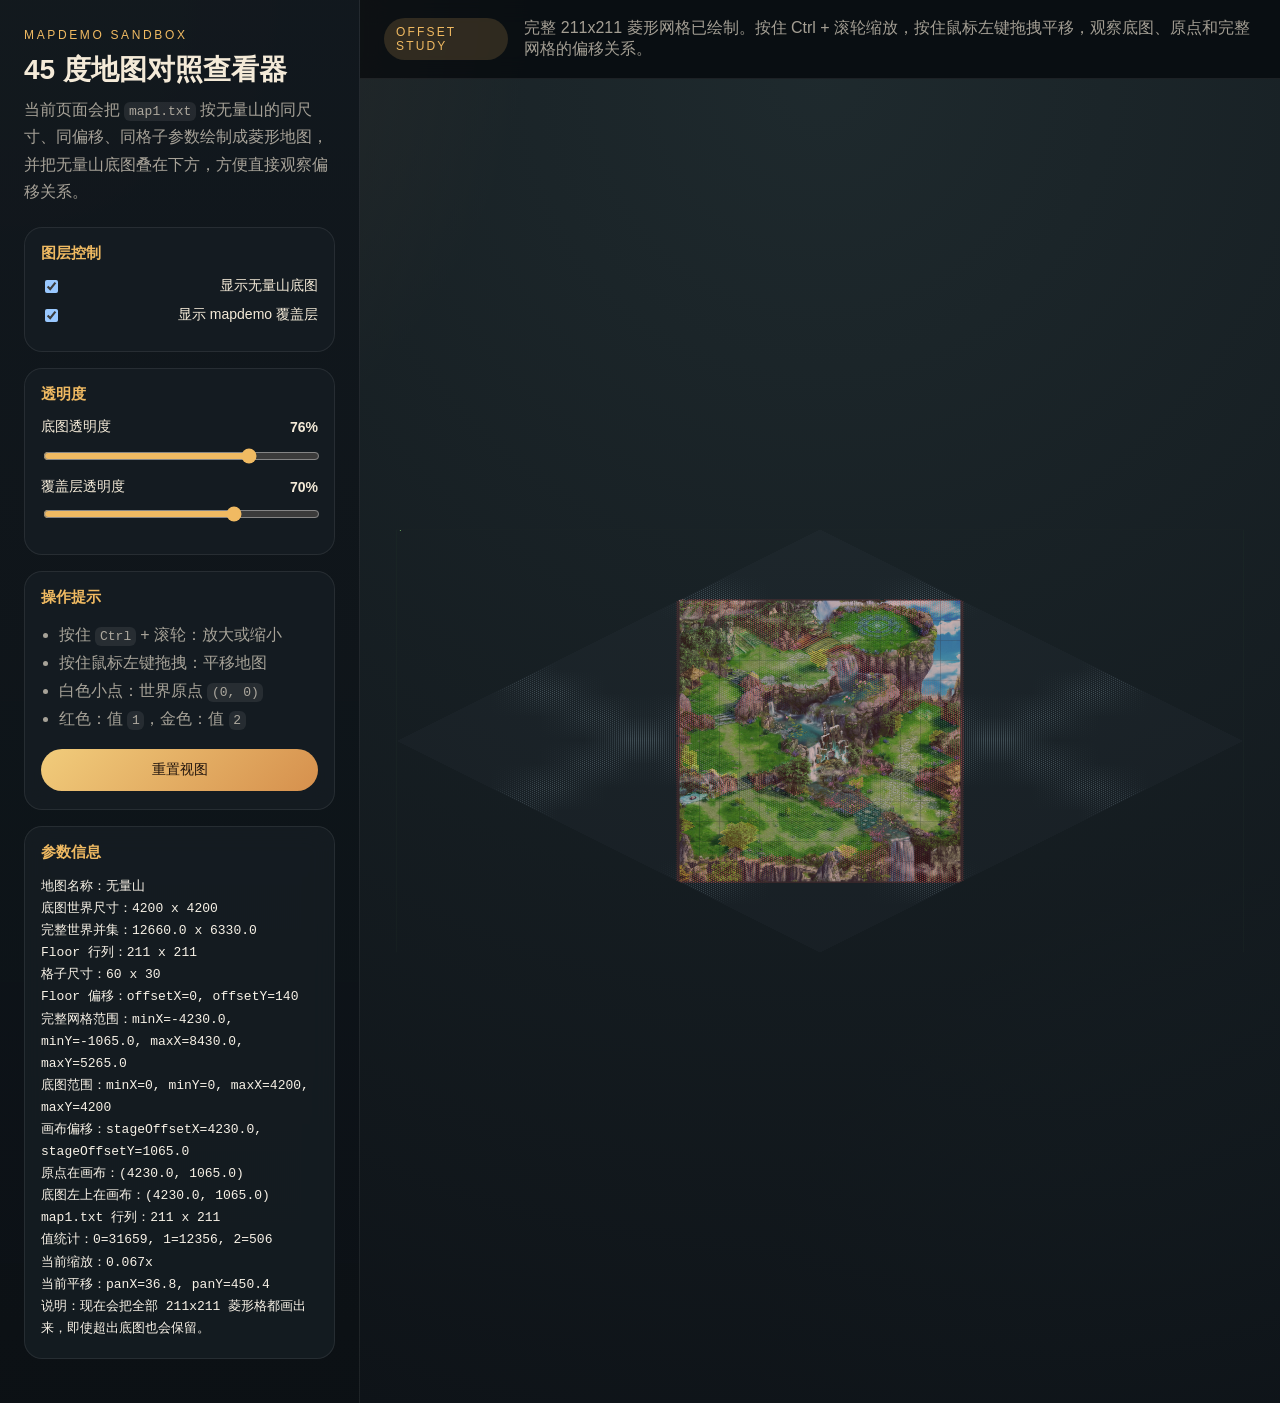
==== mapdemo/index.html @ d35a6c01 "init" ====
﻿<!DOCTYPE html>
<html lang="zh-CN">
  <head>
    <meta charset="UTF-8" />
    <meta name="viewport" content="width=device-width, initial-scale=1.0" />
    <title>MapDemo 45 度地图查看器</title>
    <link rel="stylesheet" href="./css/mapdemo-viewer.css" />
  </head>
  <body>
    <div class="layout">
      <aside class="panel">
        <p class="panel__eyebrow">MapDemo Sandbox</p>
        <h1 class="panel__title">45 度地图对照查看器</h1>
        <p class="panel__desc">
          当前页面会把 <code>map1.txt</code> 按无量山的同尺寸、同偏移、同格子参数绘制成菱形地图，
          并把无量山底图叠在下方，方便直接观察偏移关系。
        </p>

        <section class="control-group">
          <h2 class="control-group__title">图层控制</h2>
          <label class="switch-row">
            <input id="showBackgroundCheckbox" type="checkbox" checked />
            <span>显示无量山底图</span>
          </label>
          <label class="switch-row">
            <input id="showOverlayCheckbox" type="checkbox" checked />
            <span>显示 mapdemo 覆盖层</span>
          </label>
        </section>

        <section class="control-group">
          <h2 class="control-group__title">透明度</h2>
          <label class="slider-row" for="backgroundOpacityInput">
            <span>底图透明度</span>
            <strong id="backgroundOpacityValue">72%</strong>
          </label>
          <input id="backgroundOpacityInput" type="range" min="0" max="100" step="1" value="72" />

          <label class="slider-row" for="overlayOpacityInput">
            <span>覆盖层透明度</span>
            <strong id="overlayOpacityValue">78%</strong>
          </label>
          <input id="overlayOpacityInput" type="range" min="0" max="100" step="1" value="78" />
        </section>

        <section class="control-group">
          <h2 class="control-group__title">操作提示</h2>
          <ul class="tips-list">
            <li>按住 <code>Ctrl</code> + 滚轮：放大或缩小</li>
            <li>按住鼠标左键拖拽：平移地图</li>
            <li>白色小点：世界原点 <code>(0, 0)</code></li>
            <li>红色：值 <code>1</code>，金色：值 <code>2</code></li>
          </ul>
          <button id="resetViewButton" class="reset-button" type="button">重置视图</button>
        </section>

        <section class="control-group">
          <h2 class="control-group__title">参数信息</h2>
          <pre id="infoPanel" class="info-panel">等待初始化...</pre>
        </section>
      </aside>

      <main class="viewer-shell">
        <header class="viewer-shell__header">
          <span class="viewer-shell__badge">Offset Study</span>
          <p id="appStatus" class="viewer-shell__status">正在初始化查看器...</p>
        </header>

        <section id="viewport" class="viewer__viewport">
          <div id="world" class="viewer__world">
            <div id="backgroundLayer" class="viewer__background-layer"></div>
            <canvas id="overlayCanvas" class="viewer__overlay-canvas"></canvas>
            <div id="originMarker" class="viewer__origin-marker" title="世界原点 (0, 0)"></div>
          </div>
        </section>
      </main>
    </div>

    <script type="module" src="./js/main.js"></script>
  </body>
</html>
---- mapdemo/css/mapdemo-viewer.css ----
﻿:root {
  color-scheme: dark;
  --bg: #101417;
  --panel: rgba(21, 29, 34, 0.92);
  --panel-border: rgba(255, 255, 255, 0.08);
  --text: #f4ead8;
  --muted: rgba(244, 234, 216, 0.66);
  --accent: #f0ba62;
  --accent-soft: rgba(240, 186, 98, 0.16);
  --viewport-bg: radial-gradient(circle at top, rgba(52, 74, 79, 0.4), rgba(14, 19, 24, 0.95));
}

* {
  box-sizing: border-box;
}

body {
  margin: 0;
  min-height: 100vh;
  font-family: "Microsoft YaHei UI", "PingFang SC", sans-serif;
  color: var(--text);
  background:
    radial-gradient(circle at top left, rgba(228, 152, 92, 0.22), transparent 28%),
    radial-gradient(circle at bottom right, rgba(58, 104, 109, 0.26), transparent 28%),
    var(--bg);
}

.layout {
  display: grid;
  grid-template-columns: 360px minmax(0, 1fr);
  min-height: 100vh;
}

.panel {
  padding: 28px 24px;
  border-right: 1px solid var(--panel-border);
  background: linear-gradient(180deg, rgba(17, 24, 30, 0.96), rgba(12, 17, 21, 0.98));
  overflow-y: auto;
}

.panel__eyebrow {
  margin: 0;
  color: var(--accent);
  letter-spacing: 0.22em;
  text-transform: uppercase;
  font-size: 12px;
}

.panel__title {
  margin: 12px 0 10px;
  font-size: 28px;
  line-height: 1.15;
}

.panel__desc {
  margin: 0 0 22px;
  color: var(--muted);
  line-height: 1.7;
}

.control-group {
  padding: 16px 16px 18px;
  margin-bottom: 16px;
  border: 1px solid var(--panel-border);
  border-radius: 18px;
  background: var(--panel);
  backdrop-filter: blur(12px);
}

.control-group__title {
  margin: 0 0 14px;
  font-size: 15px;
  color: var(--accent);
}

.switch-row,
.slider-row {
  display: flex;
  align-items: center;
  justify-content: space-between;
  gap: 14px;
  margin-bottom: 10px;
  font-size: 14px;
}

.switch-row:last-child,
.slider-row:last-of-type {
  margin-bottom: 8px;
}

input[type="range"] {
  width: 100%;
  margin-bottom: 14px;
  accent-color: var(--accent);
}

.tips-list {
  margin: 0 0 16px;
  padding-left: 18px;
  color: var(--muted);
  line-height: 1.75;
}

.reset-button {
  width: 100%;
  border: 0;
  border-radius: 999px;
  padding: 12px 16px;
  font-size: 14px;
  color: #22150d;
  background: linear-gradient(135deg, #f1cc7b, #d6904d);
  cursor: pointer;
}

.reset-button:hover {
  filter: brightness(1.04);
}

.info-panel {
  margin: 0;
  min-height: 240px;
  white-space: pre-wrap;
  word-break: break-word;
  font-size: 13px;
  line-height: 1.7;
  color: #f8f2e7;
}

.viewer-shell {
  display: grid;
  grid-template-rows: auto minmax(0, 1fr);
  min-width: 0;
}

.viewer-shell__header {
  display: flex;
  align-items: center;
  gap: 16px;
  padding: 18px 24px;
  border-bottom: 1px solid var(--panel-border);
  background: rgba(9, 14, 18, 0.76);
  backdrop-filter: blur(12px);
}

.viewer-shell__badge {
  display: inline-flex;
  align-items: center;
  justify-content: center;
  padding: 7px 12px;
  border-radius: 999px;
  font-size: 12px;
  letter-spacing: 0.18em;
  text-transform: uppercase;
  color: var(--accent);
  background: var(--accent-soft);
}

.viewer-shell__status {
  margin: 0;
  color: var(--muted);
}

.viewer__viewport {
  position: relative;
  overflow: hidden;
  min-height: 0;
  background: var(--viewport-bg);
  cursor: grab;
}

.viewer__viewport--dragging {
  cursor: grabbing;
}

.viewer__world {
  position: absolute;
  left: 0;
  top: 0;
}

.viewer__background-layer {
  position: absolute;
  pointer-events: none;
}

.viewer__overlay-canvas {
  position: absolute;
  inset: 0;
  pointer-events: none;
}

.viewer__background-layer img {
  position: absolute;
  width: 300px;
  height: 300px;
  user-select: none;
  pointer-events: none;
}

.viewer__origin-marker {
  position: absolute;
  width: 14px;
  height: 14px;
  margin-left: -7px;
  margin-top: -7px;
  border-radius: 50%;
  border: 2px solid rgba(255, 255, 255, 0.95);
  background: rgba(255, 255, 255, 0.28);
  box-shadow: 0 0 18px rgba(255, 255, 255, 0.66);
  pointer-events: none;
}

code {
  padding: 0.15em 0.35em;
  border-radius: 6px;
  background: rgba(255, 255, 255, 0.08);
}

@media (max-width: 1100px) {
  .layout {
    grid-template-columns: 1fr;
    grid-template-rows: auto minmax(0, 1fr);
  }

  .panel {
    border-right: 0;
    border-bottom: 1px solid var(--panel-border);
  }

  .viewer__viewport {
    min-height: 62vh;
  }
}
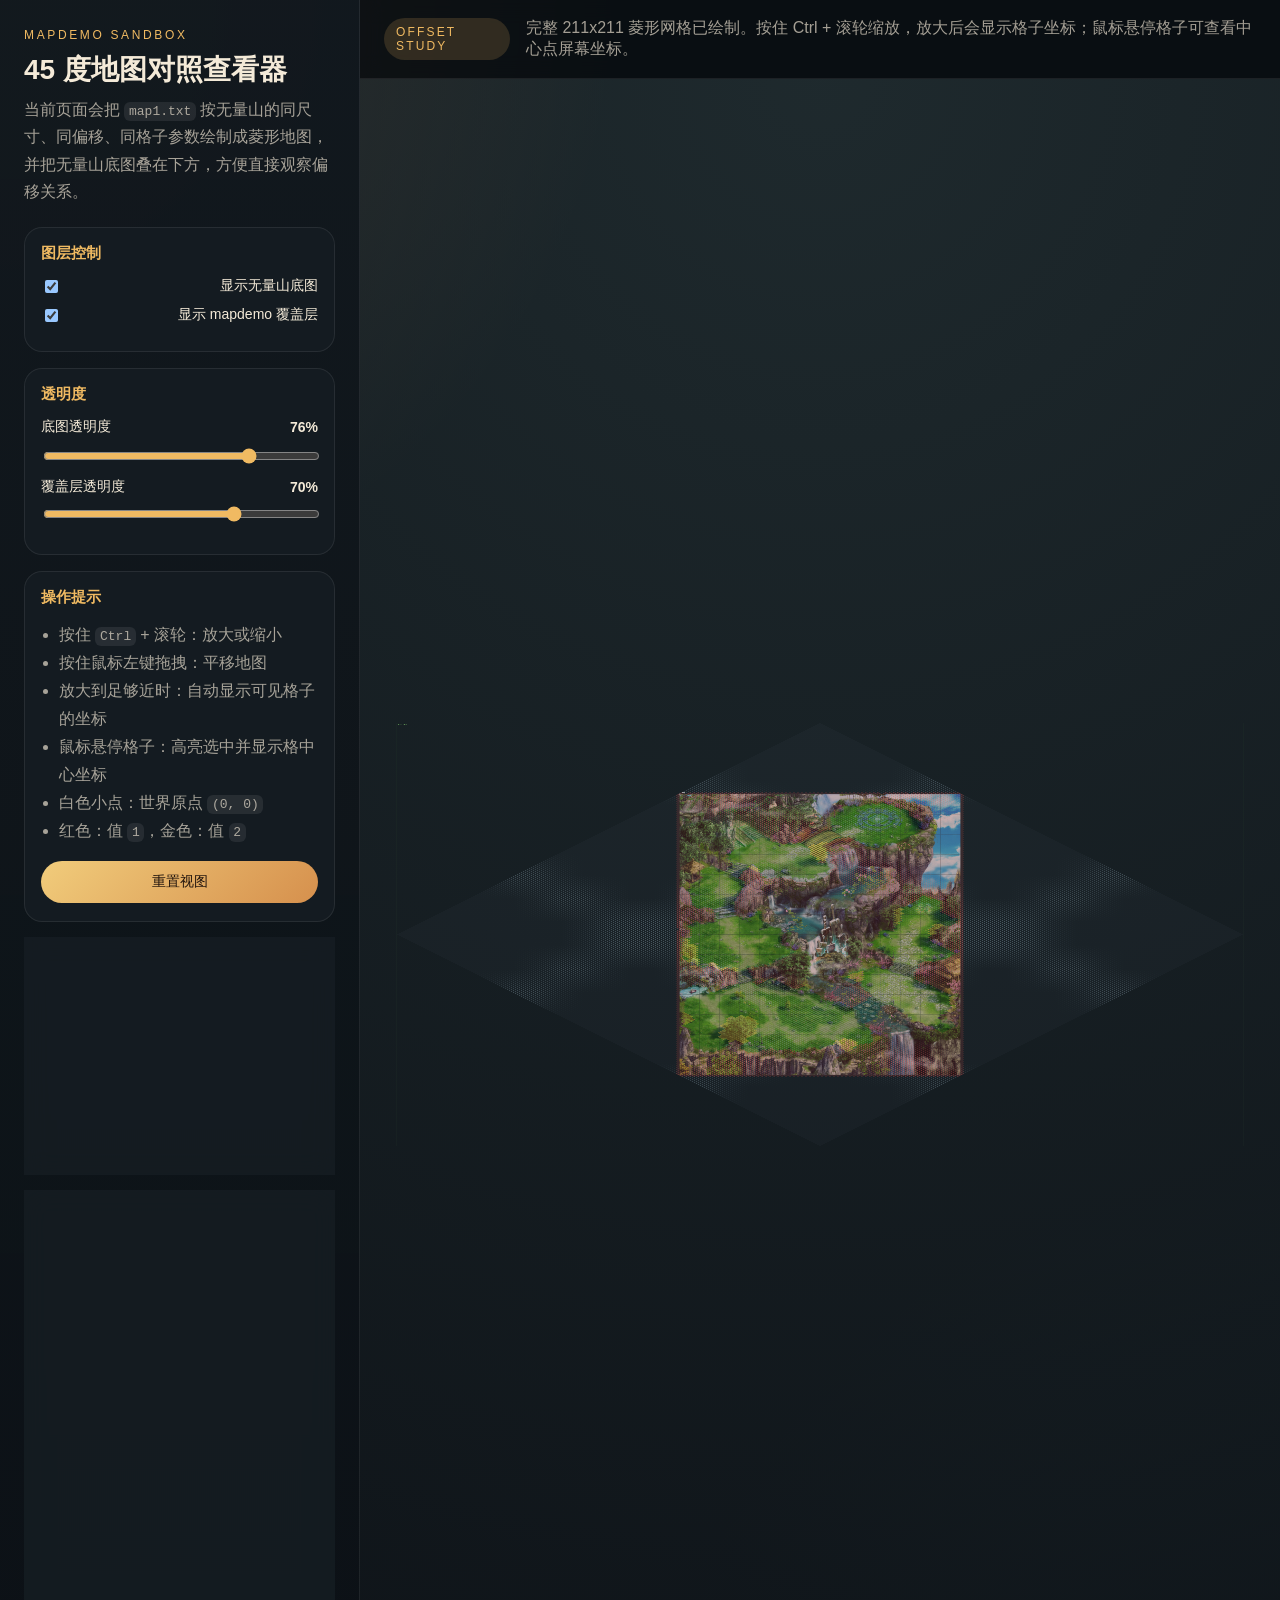
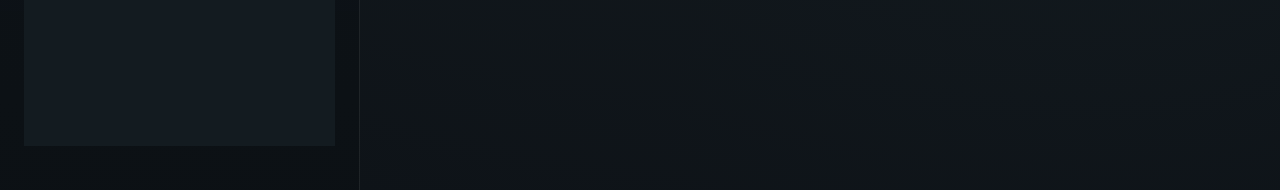
==== commit 29b7a590: "显示优化" ====
--- a/mapdemo/index.html
+++ b/mapdemo/index.html
@@ -48,10 +48,17 @@
           <ul class="tips-list">
             <li>按住 <code>Ctrl</code> + 滚轮：放大或缩小</li>
             <li>按住鼠标左键拖拽：平移地图</li>
+            <li>放大到足够近时：自动显示可见格子的坐标</li>
+            <li>鼠标悬停格子：高亮选中并显示格中心坐标</li>
             <li>白色小点：世界原点 <code>(0, 0)</code></li>
             <li>红色：值 <code>1</code>，金色：值 <code>2</code></li>
           </ul>
           <button id="resetViewButton" class="reset-button" type="button">重置视图</button>
+        </section>
+
+        <section class="control-group">
+          <h2 class="control-group__title">悬停格信息</h2>
+          <pre id="hoverInfoPanel" class="info-panel info-panel--compact">把鼠标移动到格子上后，这里会显示逻辑格坐标、格值、中心世界坐标和中心屏幕坐标。</pre>
         </section>
 
         <section class="control-group">
@@ -70,6 +77,7 @@
           <div id="world" class="viewer__world">
             <div id="backgroundLayer" class="viewer__background-layer"></div>
             <canvas id="overlayCanvas" class="viewer__overlay-canvas"></canvas>
+            <canvas id="interactionCanvas" class="viewer__interaction-canvas"></canvas>
             <div id="originMarker" class="viewer__origin-marker" title="世界原点 (0, 0)"></div>
           </div>
         </section>
--- a/mapdemo/css/mapdemo-viewer.css
+++ b/mapdemo/css/mapdemo-viewer.css
@@ -124,6 +124,10 @@
   font-size: 13px;
   line-height: 1.7;
   color: #f8f2e7;
+}
+
+.info-panel--compact {
+  min-height: 168px;
 }
 
 .viewer-shell {
@@ -189,6 +193,12 @@
   pointer-events: none;
 }
 
+.viewer__interaction-canvas {
+  position: absolute;
+  inset: 0;
+  pointer-events: none;
+}
+
 .viewer__background-layer img {
   position: absolute;
   width: 300px;
